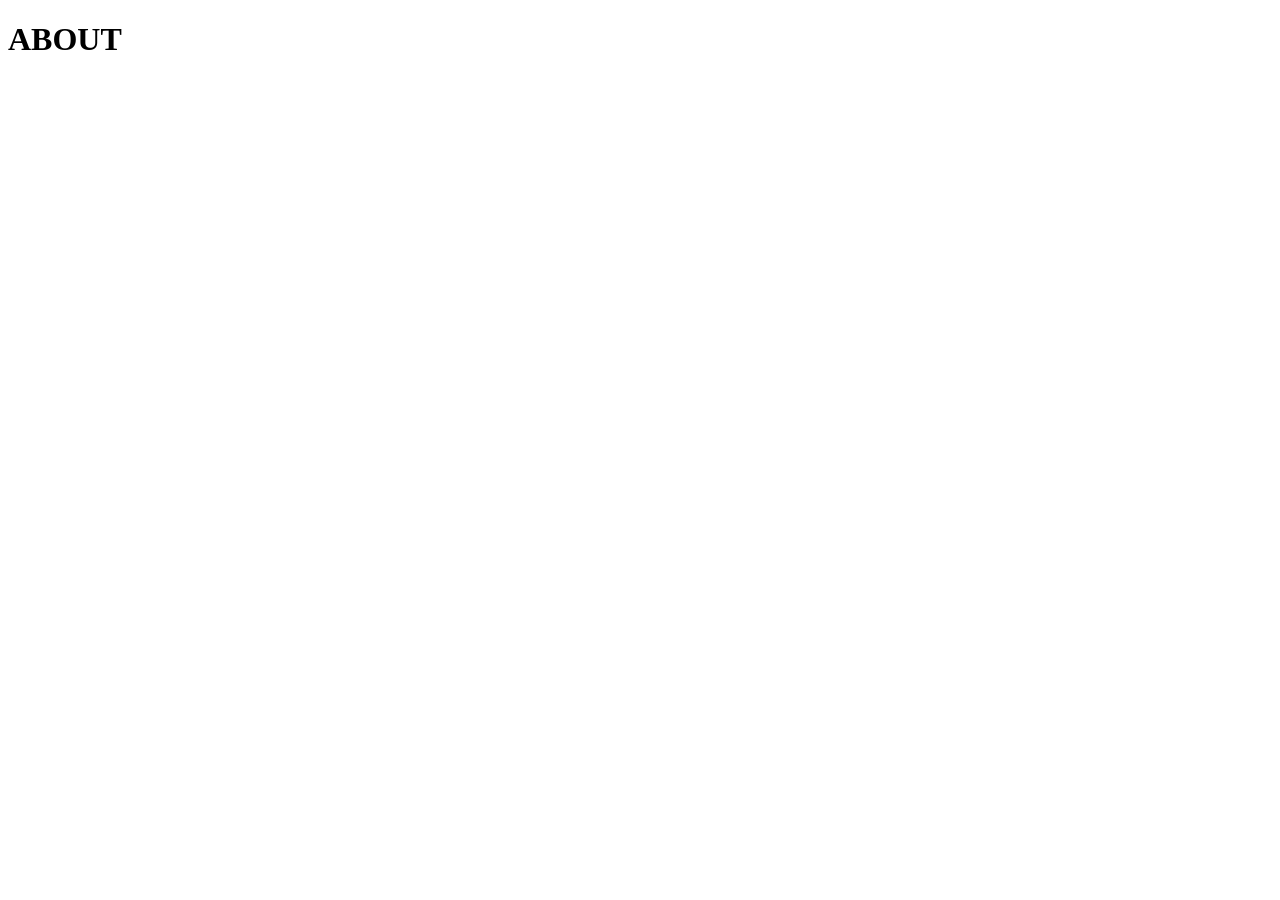
==== ABOUT.html @ 22d0ceec "Add files via upload" ====
<!DOCTYPE html>
<html lang="en">
<head>
    <meta charset="UTF-8">
    <meta name="viewport" content="width=device-width, initial-scale=1.0">
    <title>Document</title>
</head>
<body>
    <h1>ABOUT</h1>
</body>
</html>
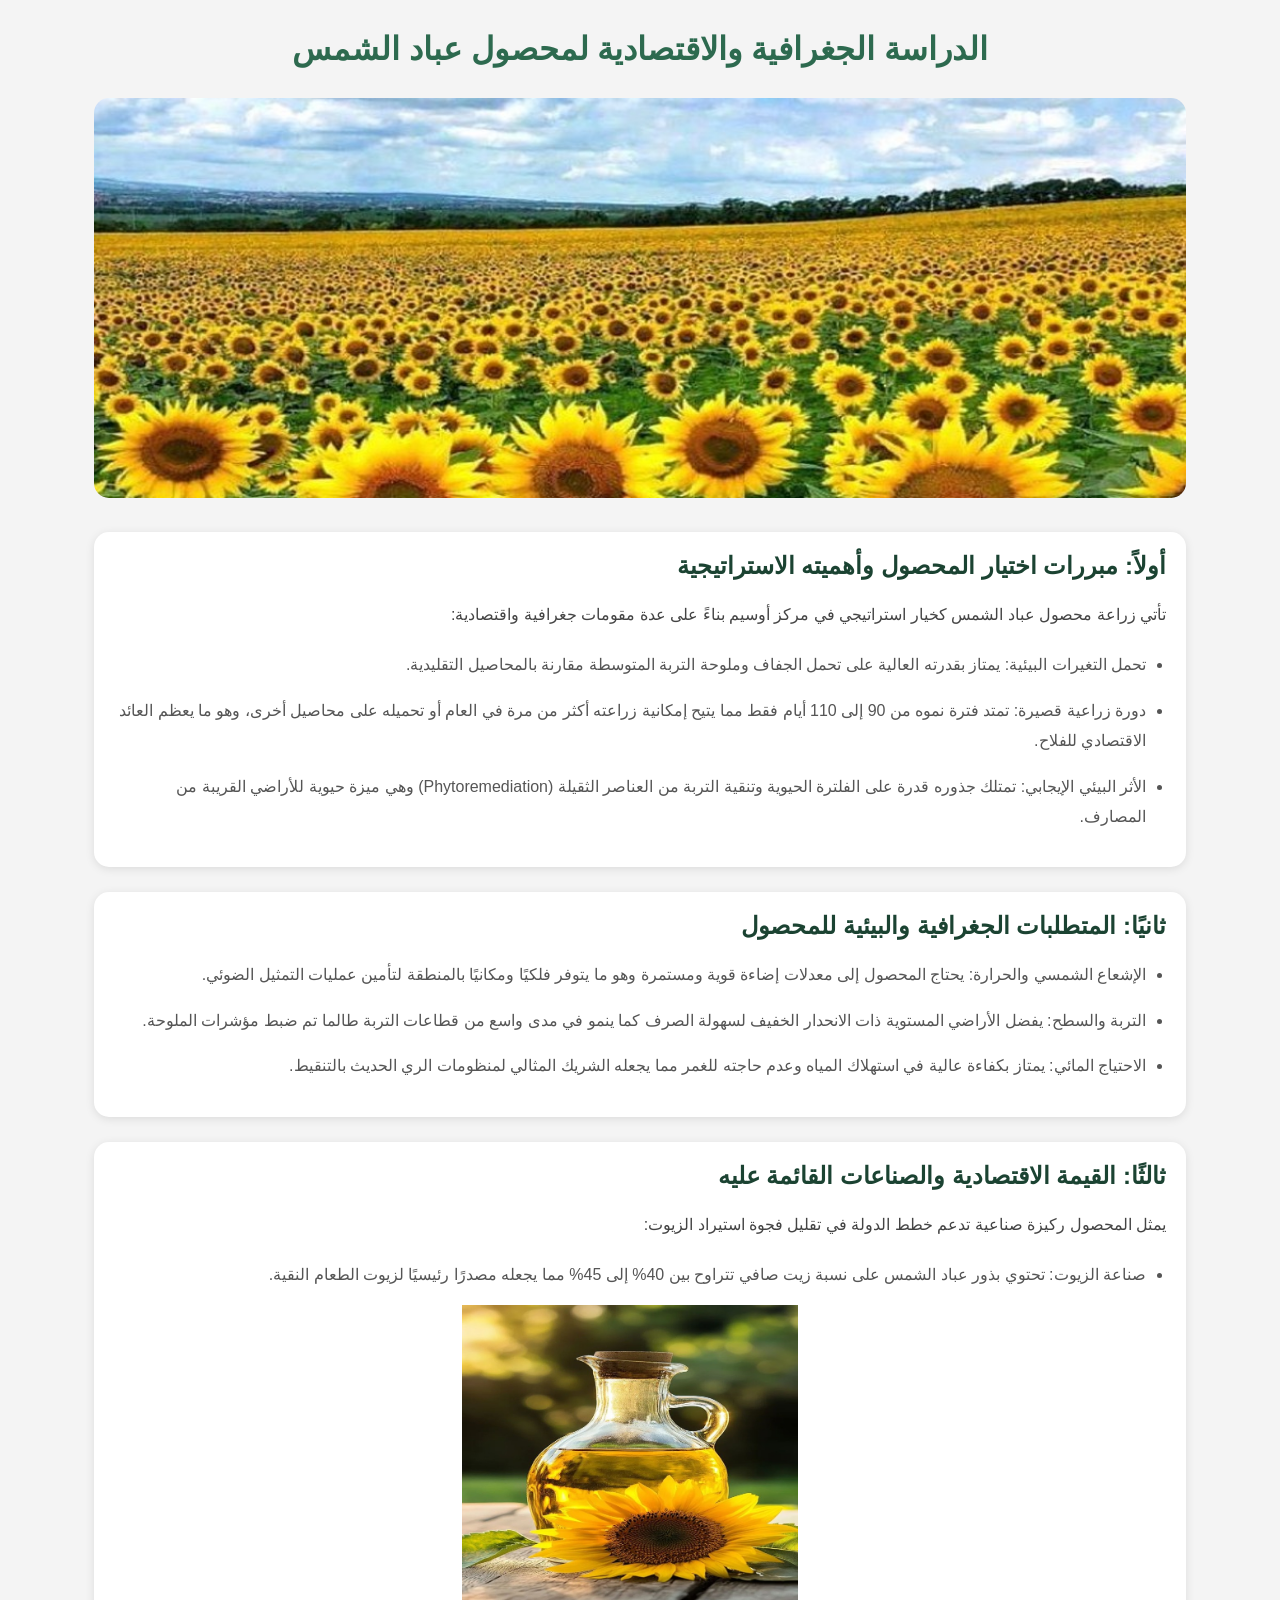
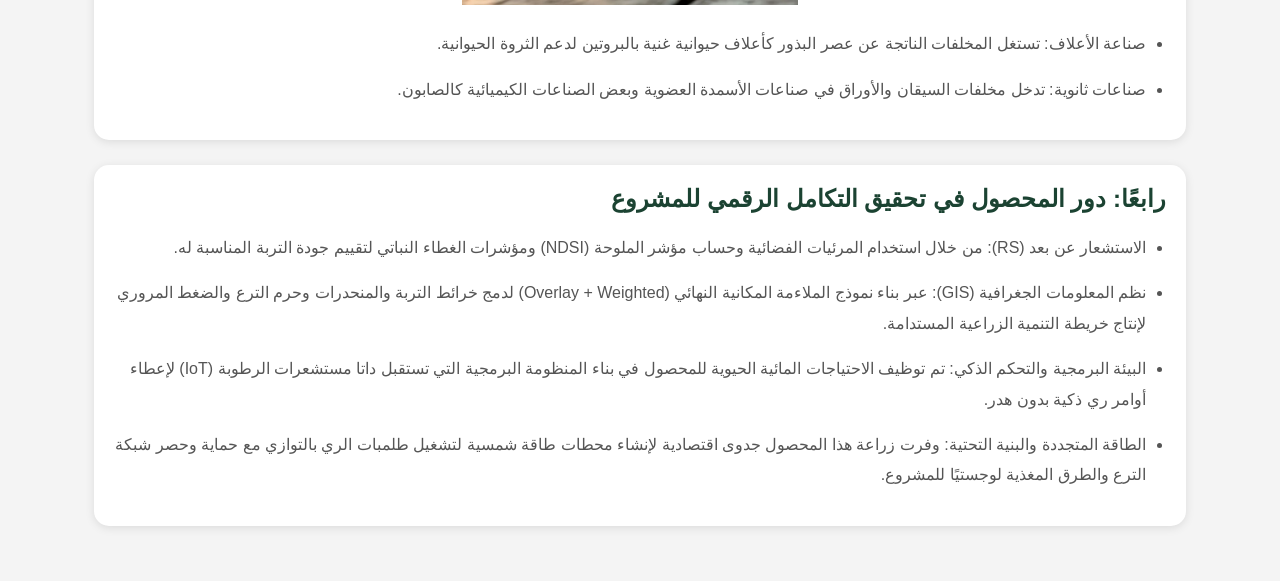
==== commit d18a16fa: "Add files via upload" ====
--- a/ABOUT.html
+++ b/ABOUT.html
@@ -1,11 +1,195 @@
 <!DOCTYPE html>
-<html lang="en">
+<html lang="ar" dir="rtl">
+
 <head>
     <meta charset="UTF-8">
     <meta name="viewport" content="width=device-width, initial-scale=1.0">
-    <title>Document</title>
+    <title>الدراسة الجغرافية والاقتصادية لمحصول عباد الشمس</title>
+
+    <link rel="stylesheet" href="ABOUT.css">
 </head>
+
 <body>
-    <h1>ABOUT</h1>
+
+    <div class="container">
+
+        <h1>الدراسة الجغرافية والاقتصادية لمحصول عباد الشمس</h1>
+
+        <img src="WhatsApp Image 2026-06-08 at 6.52.13 PM.jpeg" alt="عباد الشمس" class="main-img">
+
+        <!-- القسم الأول -->
+        <section class="card">
+
+            <h2>أولاً: مبررات اختيار المحصول وأهميته الاستراتيجية</h2>
+
+           
+
+            <p>
+                تأتي زراعة محصول عباد الشمس كخيار استراتيجي
+                في مركز أوسيم بناءً على عدة مقومات جغرافية
+                واقتصادية:
+            </p>
+
+            <ul>
+                <li>
+                    تحمل التغيرات البيئية: يمتاز بقدرته
+                    العالية على تحمل الجفاف وملوحة
+                    التربة المتوسطة مقارنة بالمحاصيل
+                    التقليدية.
+                </li>
+
+                <li>
+                    دورة زراعية قصيرة: تمتد فترة نموه
+                    من 90 إلى 110 أيام فقط مما يتيح
+                    إمكانية زراعته أكثر من مرة في العام
+                    أو تحميله على محاصيل أخرى، وهو ما
+                    يعظم العائد الاقتصادي للفلاح.
+                </li>
+
+                <li>
+                    الأثر البيئي الإيجابي: تمتلك جذوره
+                    قدرة على الفلترة الحيوية وتنقية التربة
+                    من العناصر الثقيلة
+                    (Phytoremediation)
+                    وهي ميزة حيوية للأراضي القريبة من
+                    المصارف.
+                </li>
+            </ul>
+
+        </section>
+
+        <!-- القسم الثاني -->
+        <section class="card">
+
+            <h2>ثانيًا: المتطلبات الجغرافية والبيئية للمحصول</h2>
+
+            
+
+            <ul>
+
+                <li>
+                    الإشعاع الشمسي والحرارة:
+                    يحتاج المحصول إلى معدلات إضاءة قوية
+                    ومستمرة وهو ما يتوفر فلكيًا
+                    ومكانيًا بالمنطقة لتأمين عمليات
+                    التمثيل الضوئي.
+                </li>
+
+                <li>
+                    التربة والسطح:
+                    يفضل الأراضي المستوية ذات الانحدار
+                    الخفيف لسهولة الصرف كما ينمو في
+                    مدى واسع من قطاعات التربة طالما
+                    تم ضبط مؤشرات الملوحة.
+                </li>
+
+                <li>
+                    الاحتياج المائي:
+                    يمتاز بكفاءة عالية في استهلاك
+                    المياه وعدم حاجته للغمر مما
+                    يجعله الشريك المثالي لمنظومات
+                    الري الحديث بالتنقيط.
+                </li>
+
+            </ul>
+
+        </section>
+
+        <!-- القسم الثالث -->
+        <section class="card">
+
+            <h2>ثالثًا: القيمة الاقتصادية والصناعات القائمة عليه</h2>
+
+           
+
+            <p>
+                يمثل المحصول ركيزة صناعية تدعم
+                خطط الدولة في تقليل فجوة استيراد
+                الزيوت:
+            </p>
+
+            <ul>
+
+                <li>
+                    صناعة الزيوت:
+                    تحتوي بذور عباد الشمس
+                    على نسبة زيت صافي تتراوح
+                    بين 40% إلى 45% مما يجعله
+                    مصدرًا رئيسيًا لزيوت الطعام النقية.
+                    
+                </li>
+                 <img src="WhatsApp Image 2026-06-08 at 6.52.37 PM.jpeg" alt="زيت عباد الشمس" class="main-img">
+                <li>
+                    صناعة الأعلاف:
+                    تستغل المخلفات الناتجة
+                    عن عصر البذور كأعلاف حيوانية
+                    غنية بالبروتين لدعم الثروة الحيوانية.
+                </li>
+
+                <li>
+                    صناعات ثانوية:
+                    تدخل مخلفات السيقان والأوراق
+                    في صناعات الأسمدة العضوية
+                    وبعض الصناعات الكيميائية
+                    كالصابون.
+                </li>
+
+            </ul>
+
+        </section>
+
+        <!-- القسم الرابع -->
+        <section class="card">
+
+            <h2>رابعًا: دور المحصول في تحقيق التكامل الرقمي للمشروع</h2>
+
+            
+
+            <ul>
+
+                <li>
+                    الاستشعار عن بعد (RS):
+                    من خلال استخدام المرئيات
+                    الفضائية وحساب مؤشر الملوحة
+                    (NDSI) ومؤشرات الغطاء النباتي
+                    لتقييم جودة التربة المناسبة له.
+                </li>
+
+                <li>
+                    نظم المعلومات الجغرافية (GIS):
+                    عبر بناء نموذج الملاءمة المكانية
+                    النهائي (Overlay + Weighted)
+                    لدمج خرائط التربة والمنحدرات
+                    وحرم الترع والضغط المروري
+                    لإنتاج خريطة التنمية الزراعية
+                    المستدامة.
+                </li>
+
+                <li>
+                    البيئة البرمجية والتحكم الذكي:
+                    تم توظيف الاحتياجات المائية
+                    الحيوية للمحصول في بناء
+                    المنظومة البرمجية التي تستقبل
+                    داتا مستشعرات الرطوبة (IoT)
+                    لإعطاء أوامر ري ذكية بدون هدر.
+                </li>
+
+                <li>
+                    الطاقة المتجددة والبنية التحتية:
+                    وفرت زراعة هذا المحصول
+                    جدوى اقتصادية لإنشاء
+                    محطات طاقة شمسية لتشغيل
+                    طلمبات الري بالتوازي مع
+                    حماية وحصر شبكة الترع
+                    والطرق المغذية لوجستيًا للمشروع.
+                </li>
+
+            </ul>
+
+        </section>
+
+    </div>
+
 </body>
+
 </html>
--- a/ABOUT.css
+++ b/ABOUT.css
@@ -0,0 +1,71 @@
+*{
+    margin: 0;
+    padding: 0;
+    box-sizing: border-box;
+    font-family: Arial;
+}
+
+body{
+    background: #f4f4f4;
+    direction: rtl;
+}
+
+.container{
+    width: 90%;
+    margin: auto;
+    padding: 30px;
+}
+
+h1{
+    text-align: center;
+    color: #2d6a4f;
+    margin-bottom: 30px;
+}
+
+.main-img{
+    
+  width: 100%;
+    height: 400px;
+    object-fit: cover;
+    border-radius: 15px;
+    margin-bottom: 30px;
+}
+    
+
+
+.card{
+    background: white;
+    padding: 20px;
+    margin-bottom: 25px;
+    border-radius: 15px;
+    box-shadow: 0 2px 10px rgba(0,0,0,0.1);
+}
+
+.card h2{
+    color: #1b4332;
+    margin-bottom: 20px;
+}
+
+.card p{
+    line-height: 1.9;
+    color: #444;
+    margin-bottom: 20px;
+}
+
+.card ul{
+    padding-right: 20px;
+}
+
+.card ul li{
+    margin-bottom: 15px;
+    line-height: 1.9;
+    color: #555;
+}
+
+.card img{
+    width: 100%;
+    height: 300px;
+    object-fit: contain;
+    border-radius: 10px;
+    margin-bottom: 20px;
+}
